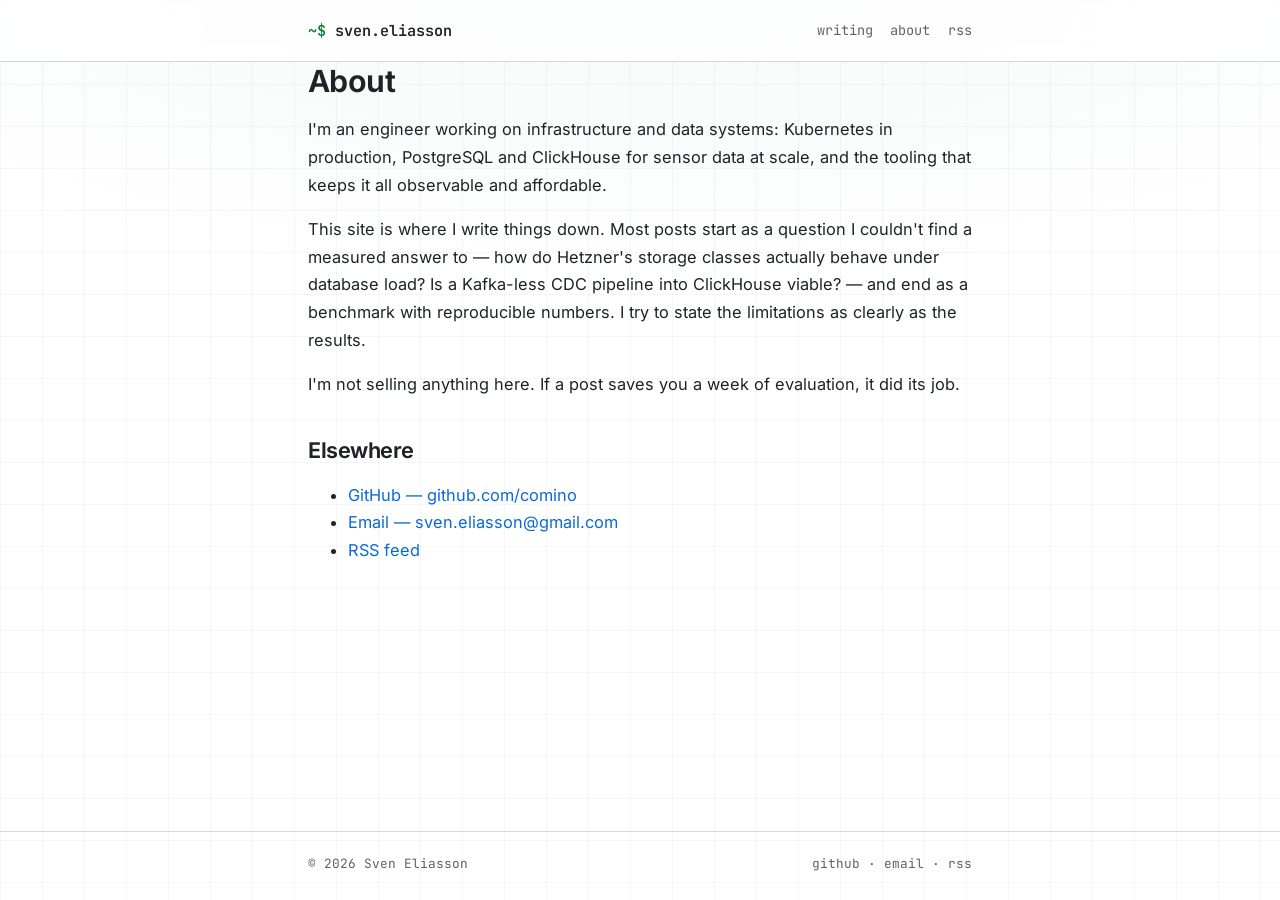
==== about/index.html @ 2ea23679 "deploy: comino/blog@9dd75c90c550a34ed1b2b03384d6d060899f4e2d" ====
<!DOCTYPE html><html lang="en"> <head><meta charset="utf-8"><meta name="viewport" content="width=device-width, initial-scale=1"><title>About — Sven Eliasson</title><meta name="description" content="Infrastructure and data engineer. Kubernetes, ClickHouse, PostgreSQL — and the benchmarks to back it up."><link rel="canonical" href="https://sveneliasson.de/about/"><link rel="icon" type="image/svg+xml" href="/favicon.svg"><meta property="og:title" content="About — Sven Eliasson"><meta property="og:description" content="Infrastructure and data engineer. Kubernetes, ClickHouse, PostgreSQL — and the benchmarks to back it up."><meta property="og:type" content="website"><meta property="og:url" content="https://sveneliasson.de/about/"><link rel="alternate" type="application/rss+xml" title="Sven Eliasson" href="/rss.xml"><link rel="sitemap" href="/sitemap-index.xml"><link rel="stylesheet" href="/_astro/_slug_.RFOjj78o.css"></head> <body> <header class="site"> <div class="wrap"> <a href="/" class="brand"><span class="prompt">~$</span> sven.eliasson</a> <nav> <a href="/">writing</a> <a href="/about/">about</a> <a href="/rss.xml">rss</a> </nav> </div> </header> <main class="wrap">  <h1>About</h1> <p>
I'm an engineer working on infrastructure and data systems: Kubernetes in
    production, PostgreSQL and ClickHouse for sensor data at scale, and the
    tooling that keeps it all observable and affordable.
</p> <p>
This site is where I write things down. Most posts start as a question I
    couldn't find a measured answer to — how do Hetzner's storage classes
    actually behave under database load? Is a Kafka-less CDC pipeline into
    ClickHouse viable? — and end as a benchmark with reproducible numbers.
    I try to state the limitations as clearly as the results.
</p> <p>
I'm not selling anything here. If a post saves you a week of evaluation,
    it did its job.
</p> <h2>Elsewhere</h2> <ul> <li><a href="https://github.com/comino">GitHub — github.com/comino</a></li> <li><a href="mailto:sven.eliasson@gmail.com">Email — sven.eliasson@gmail.com</a></li> <li><a href="/rss.xml">RSS feed</a></li> </ul>  </main> <footer class="site"> <div class="wrap"> <span>© 2026 Sven Eliasson</span> <span> <a href="https://github.com/comino">github</a> ·
<a href="mailto:sven.eliasson@gmail.com">email</a> ·
<a href="/rss.xml">rss</a> </span> </div> </footer> </body></html>
---- _astro/_slug_.RFOjj78o.css ----
@font-face{font-family:Inter Variable;font-style:normal;font-display:swap;font-weight:100 900;src:url(/_astro/inter-cyrillic-ext-wght-normal.BOeWTOD4.woff2) format("woff2-variations");unicode-range:U+0460-052F,U+1C80-1C8A,U+20B4,U+2DE0-2DFF,U+A640-A69F,U+FE2E-FE2F}@font-face{font-family:Inter Variable;font-style:normal;font-display:swap;font-weight:100 900;src:url(/_astro/inter-cyrillic-wght-normal.DqGufNeO.woff2) format("woff2-variations");unicode-range:U+0301,U+0400-045F,U+0490-0491,U+04B0-04B1,U+2116}@font-face{font-family:Inter Variable;font-style:normal;font-display:swap;font-weight:100 900;src:url(/_astro/inter-greek-ext-wght-normal.DlzME5K_.woff2) format("woff2-variations");unicode-range:U+1F00-1FFF}@font-face{font-family:Inter Variable;font-style:normal;font-display:swap;font-weight:100 900;src:url(/_astro/inter-greek-wght-normal.CkhJZR-_.woff2) format("woff2-variations");unicode-range:U+0370-0377,U+037A-037F,U+0384-038A,U+038C,U+038E-03A1,U+03A3-03FF}@font-face{font-family:Inter Variable;font-style:normal;font-display:swap;font-weight:100 900;src:url(/_astro/inter-vietnamese-wght-normal.CBcvBZtf.woff2) format("woff2-variations");unicode-range:U+0102-0103,U+0110-0111,U+0128-0129,U+0168-0169,U+01A0-01A1,U+01AF-01B0,U+0300-0301,U+0303-0304,U+0308-0309,U+0323,U+0329,U+1EA0-1EF9,U+20AB}@font-face{font-family:Inter Variable;font-style:normal;font-display:swap;font-weight:100 900;src:url(/_astro/inter-latin-ext-wght-normal.DO1Apj_S.woff2) format("woff2-variations");unicode-range:U+0100-02BA,U+02BD-02C5,U+02C7-02CC,U+02CE-02D7,U+02DD-02FF,U+0304,U+0308,U+0329,U+1D00-1DBF,U+1E00-1E9F,U+1EF2-1EFF,U+2020,U+20A0-20AB,U+20AD-20C0,U+2113,U+2C60-2C7F,U+A720-A7FF}@font-face{font-family:Inter Variable;font-style:normal;font-display:swap;font-weight:100 900;src:url(/_astro/inter-latin-wght-normal.Dx4kXJAl.woff2) format("woff2-variations");unicode-range:U+0000-00FF,U+0131,U+0152-0153,U+02BB-02BC,U+02C6,U+02DA,U+02DC,U+0304,U+0308,U+0329,U+2000-206F,U+20AC,U+2122,U+2191,U+2193,U+2212,U+2215,U+FEFF,U+FFFD}@font-face{font-family:JetBrains Mono Variable;font-style:normal;font-display:swap;font-weight:100 800;src:url([data-uri]) format("woff2-variations");unicode-range:U+0460-052F,U+1C80-1C8A,U+20B4,U+2DE0-2DFF,U+A640-A69F,U+FE2E-FE2F}@font-face{font-family:JetBrains Mono Variable;font-style:normal;font-display:swap;font-weight:100 800;src:url(/_astro/jetbrains-mono-cyrillic-wght-normal.D73BlboJ.woff2) format("woff2-variations");unicode-range:U+0301,U+0400-045F,U+0490-0491,U+04B0-04B1,U+2116}@font-face{font-family:JetBrains Mono Variable;font-style:normal;font-display:swap;font-weight:100 800;src:url(/_astro/jetbrains-mono-greek-wght-normal.Bw9x6K1M.woff2) format("woff2-variations");unicode-range:U+0370-0377,U+037A-037F,U+0384-038A,U+038C,U+038E-03A1,U+03A3-03FF}@font-face{font-family:JetBrains Mono Variable;font-style:normal;font-display:swap;font-weight:100 800;src:url(/_astro/jetbrains-mono-vietnamese-wght-normal.Bt-aOZkq.woff2) format("woff2-variations");unicode-range:U+0102-0103,U+0110-0111,U+0128-0129,U+0168-0169,U+01A0-01A1,U+01AF-01B0,U+0300-0301,U+0303-0304,U+0308-0309,U+0323,U+0329,U+1EA0-1EF9,U+20AB}@font-face{font-family:JetBrains Mono Variable;font-style:normal;font-display:swap;font-weight:100 800;src:url(/_astro/jetbrains-mono-latin-ext-wght-normal.DBQx-q_a.woff2) format("woff2-variations");unicode-range:U+0100-02BA,U+02BD-02C5,U+02C7-02CC,U+02CE-02D7,U+02DD-02FF,U+0304,U+0308,U+0329,U+1D00-1DBF,U+1E00-1E9F,U+1EF2-1EFF,U+2020,U+20A0-20AB,U+20AD-20C0,U+2113,U+2C60-2C7F,U+A720-A7FF}@font-face{font-family:JetBrains Mono Variable;font-style:normal;font-display:swap;font-weight:100 800;src:url(/_astro/jetbrains-mono-latin-wght-normal.B9CIFXIH.woff2) format("woff2-variations");unicode-range:U+0000-00FF,U+0131,U+0152-0153,U+02BB-02BC,U+02C6,U+02DA,U+02DC,U+0304,U+0308,U+0329,U+2000-206F,U+20AC,U+2122,U+2191,U+2193,U+2212,U+2215,U+FEFF,U+FFFD}:root{--bg: #0d1117;--bg-raise: #151b23;--fg: #e6e8eb;--muted: #8b949e;--accent: #4ade80;--accent-dim: #22c55e;--link: #7dd3fc;--border: #262d36;--code-bg: #161c24;--glow: rgba(74, 222, 128, .07);--grid-line: rgba(139, 148, 158, .07);--header-bg: rgba(13, 17, 23, .75);--mono: "JetBrains Mono Variable", ui-monospace, "Cascadia Code", Menlo, Consolas, monospace;--sans: "Inter Variable", -apple-system, BlinkMacSystemFont, "Segoe UI", Roboto, "Helvetica Neue", Arial, sans-serif}@media(prefers-color-scheme:light){:root{--bg: #ffffff;--bg-raise: #f6f8fa;--fg: #1f2328;--muted: #59636e;--accent: #15803d;--accent-dim: #166534;--link: #0969da;--border: #d1d9e0;--code-bg: #f6f8fa;--glow: rgba(21, 128, 61, .05);--grid-line: rgba(89, 99, 110, .06);--header-bg: rgba(255, 255, 255, .8)}}*{box-sizing:border-box}html{scroll-behavior:smooth}body{margin:0;background:var(--bg);background-image:radial-gradient(ellipse 80% 40% at 50% -8%,var(--glow),transparent),linear-gradient(var(--grid-line) 1px,transparent 1px),linear-gradient(90deg,var(--grid-line) 1px,transparent 1px);background-size:100% 100%,42px 42px,42px 42px;background-attachment:fixed;color:var(--fg);font-family:var(--sans);line-height:1.7;font-size:1.02rem;-webkit-font-smoothing:antialiased;min-height:100vh;display:flex;flex-direction:column}.wrap{max-width:44rem;width:100%;margin:0 auto;padding:0 1.25rem}::selection{background:var(--accent);color:var(--bg)}header.site{position:sticky;top:0;z-index:10;border-bottom:1px solid var(--border);background:var(--header-bg);backdrop-filter:blur(10px);-webkit-backdrop-filter:blur(10px)}header.site .wrap{display:flex;justify-content:space-between;align-items:center;padding-top:1.1rem;padding-bottom:1.1rem}.brand{font-family:var(--mono);font-weight:600;font-size:.95rem;color:var(--fg);text-decoration:none}.brand .prompt{color:var(--accent)}header.site nav{display:flex;gap:1.1rem}header.site nav a{font-family:var(--mono);font-size:.85rem;color:var(--muted);text-decoration:none}header.site nav a:hover{color:var(--accent)}main{padding:3rem 0 4rem;flex:1}a{color:var(--link);text-decoration:none}a:hover{text-decoration:underline;text-underline-offset:3px}article a{text-decoration:underline;text-decoration-color:var(--border);text-underline-offset:3px}article a:hover{text-decoration-color:var(--link)}h1,h2,h3,h4{line-height:1.25;letter-spacing:-.02em;font-weight:650}h1{font-size:1.9rem;margin:0 0 .5rem}h2{font-size:1.35rem;margin-top:2.4rem}h3{font-size:1.1rem}article h2{border-bottom:1px solid var(--border);padding-bottom:.4rem}img{max-width:100%;height:auto;border-radius:10px;border:1px solid var(--border)}pre{padding:1rem 1.1rem;border-radius:8px;overflow-x:auto;font-size:.84rem;line-height:1.55;border:1px solid var(--border)}code{font-family:var(--mono);font-size:.92em}:not(pre)>code{background:var(--code-bg);border:1px solid var(--border);padding:.08em .35em;border-radius:5px}table{border-collapse:collapse;display:block;overflow-x:auto;font-size:.88rem;margin:1.2rem 0}th,td{border:1px solid var(--border);padding:.45rem .75rem;text-align:left}th{background:var(--bg-raise);font-family:var(--mono);font-size:.8rem}tbody tr:nth-child(2n){background:var(--bg-raise)}blockquote{margin:1.2rem 0;padding:.2rem 1.1rem;border-left:3px solid var(--accent);background:var(--bg-raise);border-radius:0 8px 8px 0;color:var(--muted)}hr{border:0;border-top:1px solid var(--border);margin:2.5rem 0}.meta,.chip{font-family:var(--mono)}.meta{color:var(--muted);font-size:.83rem}.chips{display:flex;flex-wrap:wrap;gap:.45rem;padding:0;margin:.8rem 0 0;list-style:none}.chip{font-size:.75rem;color:var(--accent);border:1px solid var(--border);background:var(--bg-raise);border-radius:999px;padding:.12rem .65rem}footer.site{border-top:1px solid var(--border)}footer.site .wrap{display:flex;flex-wrap:wrap;gap:.4rem 1.4rem;justify-content:space-between;padding-top:1.3rem;padding-bottom:1.6rem;color:var(--muted);font-family:var(--mono);font-size:.8rem}footer.site a{color:var(--muted)}footer.site a:hover{color:var(--accent)}
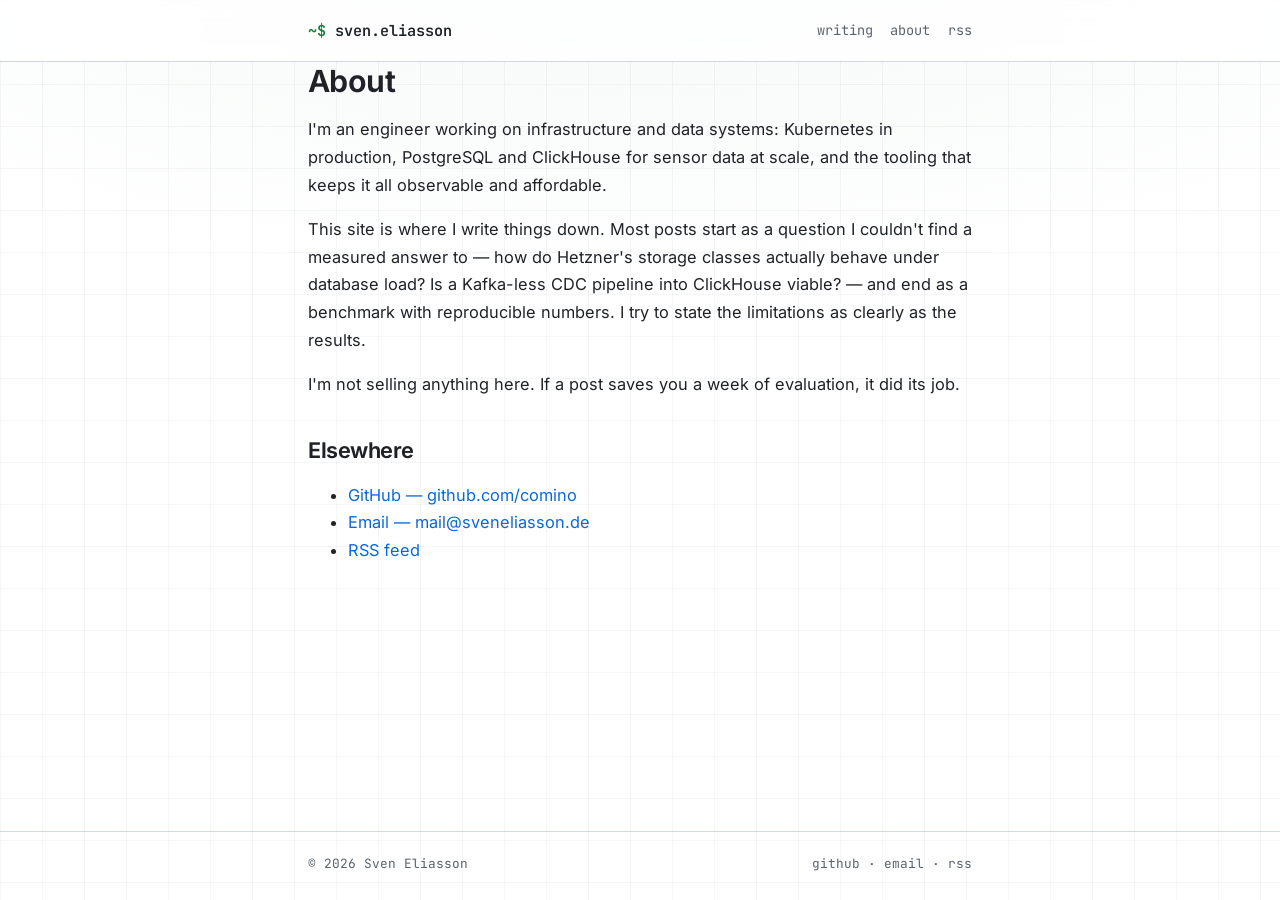
==== commit d31aac5e: "deploy: comino/blog@71c92e55ca5cdb4503754a995305baab094ac560" ====
--- a/about/index.html
+++ b/about/index.html
@@ -1,4 +1,4 @@
-<!DOCTYPE html><html lang="en"> <head><meta charset="utf-8"><meta name="viewport" content="width=device-width, initial-scale=1"><title>About — Sven Eliasson</title><meta name="description" content="Infrastructure and data engineer. Kubernetes, ClickHouse, PostgreSQL — and the benchmarks to back it up."><link rel="canonical" href="https://sveneliasson.de/about/"><link rel="icon" type="image/svg+xml" href="/favicon.svg"><meta property="og:title" content="About — Sven Eliasson"><meta property="og:description" content="Infrastructure and data engineer. Kubernetes, ClickHouse, PostgreSQL — and the benchmarks to back it up."><meta property="og:type" content="website"><meta property="og:url" content="https://sveneliasson.de/about/"><link rel="alternate" type="application/rss+xml" title="Sven Eliasson" href="/rss.xml"><link rel="sitemap" href="/sitemap-index.xml"><link rel="stylesheet" href="/_astro/_slug_.RFOjj78o.css"></head> <body> <header class="site"> <div class="wrap"> <a href="/" class="brand"><span class="prompt">~$</span> sven.eliasson</a> <nav> <a href="/">writing</a> <a href="/about/">about</a> <a href="/rss.xml">rss</a> </nav> </div> </header> <main class="wrap">  <h1>About</h1> <p>
+<!DOCTYPE html><html lang="en"> <head><meta charset="utf-8"><meta name="viewport" content="width=device-width, initial-scale=1"><title>About — Sven Eliasson</title><meta name="description" content="Infrastructure and data engineer. Kubernetes, ClickHouse, PostgreSQL — and the benchmarks to back it up."><link rel="canonical" href="https://sveneliasson.de/about/"><link rel="icon" type="image/svg+xml" href="/favicon.svg"><meta property="og:title" content="About — Sven Eliasson"><meta property="og:description" content="Infrastructure and data engineer. Kubernetes, ClickHouse, PostgreSQL — and the benchmarks to back it up."><meta property="og:type" content="website"><meta property="og:url" content="https://sveneliasson.de/about/"><meta name="twitter:card" content="summary"><link rel="alternate" type="application/rss+xml" title="Sven Eliasson" href="/rss.xml"><link rel="sitemap" href="/sitemap-index.xml"><link rel="stylesheet" href="/_astro/_slug_.RFOjj78o.css"></head> <body> <header class="site"> <div class="wrap"> <a href="/" class="brand"><span class="prompt">~$</span> sven.eliasson</a> <nav> <a href="/">writing</a> <a href="/about/">about</a> <a href="/rss.xml">rss</a> </nav> </div> </header> <main class="wrap">  <h1>About</h1> <p>
 I'm an engineer working on infrastructure and data systems: Kubernetes in
     production, PostgreSQL and ClickHouse for sensor data at scale, and the
     tooling that keeps it all observable and affordable.
@@ -11,6 +11,6 @@
 </p> <p>
 I'm not selling anything here. If a post saves you a week of evaluation,
     it did its job.
-</p> <h2>Elsewhere</h2> <ul> <li><a href="https://github.com/comino">GitHub — github.com/comino</a></li> <li><a href="mailto:sven.eliasson@gmail.com">Email — sven.eliasson@gmail.com</a></li> <li><a href="/rss.xml">RSS feed</a></li> </ul>  </main> <footer class="site"> <div class="wrap"> <span>© 2026 Sven Eliasson</span> <span> <a href="https://github.com/comino">github</a> ·
-<a href="mailto:sven.eliasson@gmail.com">email</a> ·
+</p> <h2>Elsewhere</h2> <ul> <li><a href="https://github.com/comino">GitHub — github.com/comino</a></li> <li><a href="mailto:mail@sveneliasson.de">Email — mail@sveneliasson.de</a></li> <li><a href="/rss.xml">RSS feed</a></li> </ul>  </main> <footer class="site"> <div class="wrap"> <span>© 2026 Sven Eliasson</span> <span> <a href="https://github.com/comino">github</a> ·
+<a href="mailto:mail@sveneliasson.de">email</a> ·
 <a href="/rss.xml">rss</a> </span> </div> </footer> </body></html>
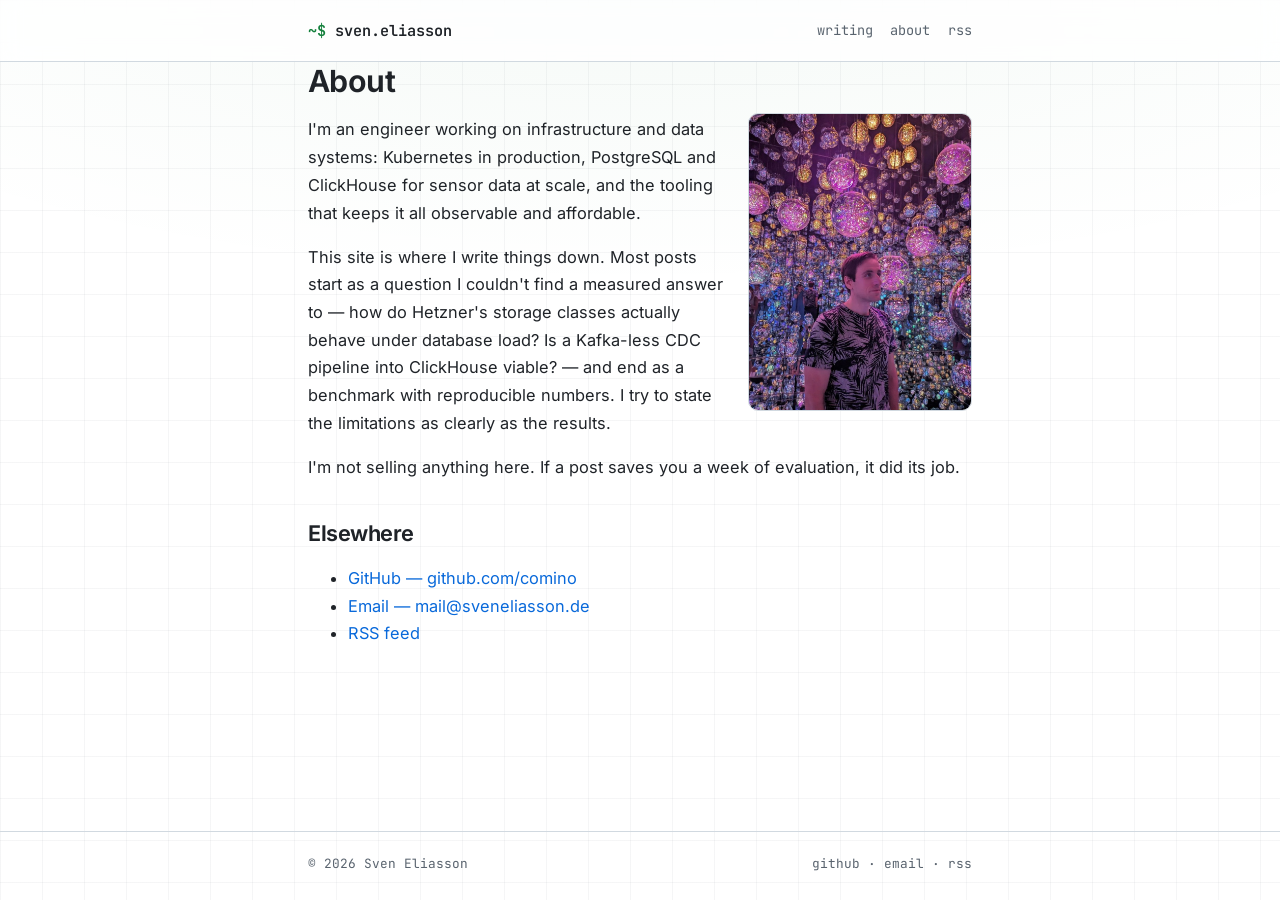
==== commit 95073d24: "deploy: comino/blog@73395074e2f7a2b79fef25394822421606cdb314" ====
--- a/about/index.html
+++ b/about/index.html
@@ -1,16 +1,18 @@
-<!DOCTYPE html><html lang="en"> <head><meta charset="utf-8"><meta name="viewport" content="width=device-width, initial-scale=1"><title>About — Sven Eliasson</title><meta name="description" content="Infrastructure and data engineer. Kubernetes, ClickHouse, PostgreSQL — and the benchmarks to back it up."><link rel="canonical" href="https://sveneliasson.de/about/"><link rel="icon" type="image/svg+xml" href="/favicon.svg"><meta property="og:title" content="About — Sven Eliasson"><meta property="og:description" content="Infrastructure and data engineer. Kubernetes, ClickHouse, PostgreSQL — and the benchmarks to back it up."><meta property="og:type" content="website"><meta property="og:url" content="https://sveneliasson.de/about/"><meta name="twitter:card" content="summary"><link rel="alternate" type="application/rss+xml" title="Sven Eliasson" href="/rss.xml"><link rel="sitemap" href="/sitemap-index.xml"><link rel="stylesheet" href="/_astro/_slug_.RFOjj78o.css"></head> <body> <header class="site"> <div class="wrap"> <a href="/" class="brand"><span class="prompt">~$</span> sven.eliasson</a> <nav> <a href="/">writing</a> <a href="/about/">about</a> <a href="/rss.xml">rss</a> </nav> </div> </header> <main class="wrap">  <h1>About</h1> <p>
+<!DOCTYPE html><html lang="en"> <head><meta charset="utf-8"><meta name="viewport" content="width=device-width, initial-scale=1"><title>About — Sven Eliasson</title><meta name="description" content="Infrastructure and data engineer. Kubernetes, ClickHouse, PostgreSQL — and the benchmarks to back it up."><link rel="canonical" href="https://sveneliasson.de/about/"><link rel="icon" type="image/svg+xml" href="/favicon.svg"><meta property="og:title" content="About — Sven Eliasson"><meta property="og:description" content="Infrastructure and data engineer. Kubernetes, ClickHouse, PostgreSQL — and the benchmarks to back it up."><meta property="og:type" content="website"><meta property="og:url" content="https://sveneliasson.de/about/"><meta name="twitter:card" content="summary"><link rel="alternate" type="application/rss+xml" title="Sven Eliasson" href="/rss.xml"><link rel="sitemap" href="/sitemap-index.xml"><link rel="stylesheet" href="/_astro/_slug_.RFOjj78o.css">
+<style>.portrait[data-astro-cid-kh7btl4r]{float:right;width:min(14rem,45%);aspect-ratio:3 / 4;object-fit:cover;margin:.3rem 0 1rem 1.4rem}@media(max-width:34rem){.portrait[data-astro-cid-kh7btl4r]{float:none;width:100%;aspect-ratio:4 / 3;margin:0 0 1.2rem}}
+</style></head> <body> <header class="site"> <div class="wrap"> <a href="/" class="brand"><span class="prompt">~$</span> sven.eliasson</a> <nav> <a href="/">writing</a> <a href="/about/">about</a> <a href="/rss.xml">rss</a> </nav> </div> </header> <main class="wrap">  <h1 data-astro-cid-kh7btl4r>About</h1> <img class="portrait" src="/images/sven.jpg" alt="Sven Eliasson, standing in a room full of mirrored light spheres" width="880" height="1168" data-astro-cid-kh7btl4r> <p data-astro-cid-kh7btl4r>
 I'm an engineer working on infrastructure and data systems: Kubernetes in
     production, PostgreSQL and ClickHouse for sensor data at scale, and the
     tooling that keeps it all observable and affordable.
-</p> <p>
+</p> <p data-astro-cid-kh7btl4r>
 This site is where I write things down. Most posts start as a question I
     couldn't find a measured answer to — how do Hetzner's storage classes
     actually behave under database load? Is a Kafka-less CDC pipeline into
     ClickHouse viable? — and end as a benchmark with reproducible numbers.
     I try to state the limitations as clearly as the results.
-</p> <p>
+</p> <p data-astro-cid-kh7btl4r>
 I'm not selling anything here. If a post saves you a week of evaluation,
     it did its job.
-</p> <h2>Elsewhere</h2> <ul> <li><a href="https://github.com/comino">GitHub — github.com/comino</a></li> <li><a href="mailto:mail@sveneliasson.de">Email — mail@sveneliasson.de</a></li> <li><a href="/rss.xml">RSS feed</a></li> </ul>  </main> <footer class="site"> <div class="wrap"> <span>© 2026 Sven Eliasson</span> <span> <a href="https://github.com/comino">github</a> ·
+</p> <h2 data-astro-cid-kh7btl4r>Elsewhere</h2> <ul data-astro-cid-kh7btl4r> <li data-astro-cid-kh7btl4r><a href="https://github.com/comino" data-astro-cid-kh7btl4r>GitHub — github.com/comino</a></li> <li data-astro-cid-kh7btl4r><a href="mailto:mail@sveneliasson.de" data-astro-cid-kh7btl4r>Email — mail@sveneliasson.de</a></li> <li data-astro-cid-kh7btl4r><a href="/rss.xml" data-astro-cid-kh7btl4r>RSS feed</a></li> </ul>   </main> <footer class="site"> <div class="wrap"> <span>© 2026 Sven Eliasson</span> <span> <a href="https://github.com/comino">github</a> ·
 <a href="mailto:mail@sveneliasson.de">email</a> ·
 <a href="/rss.xml">rss</a> </span> </div> </footer> </body></html>
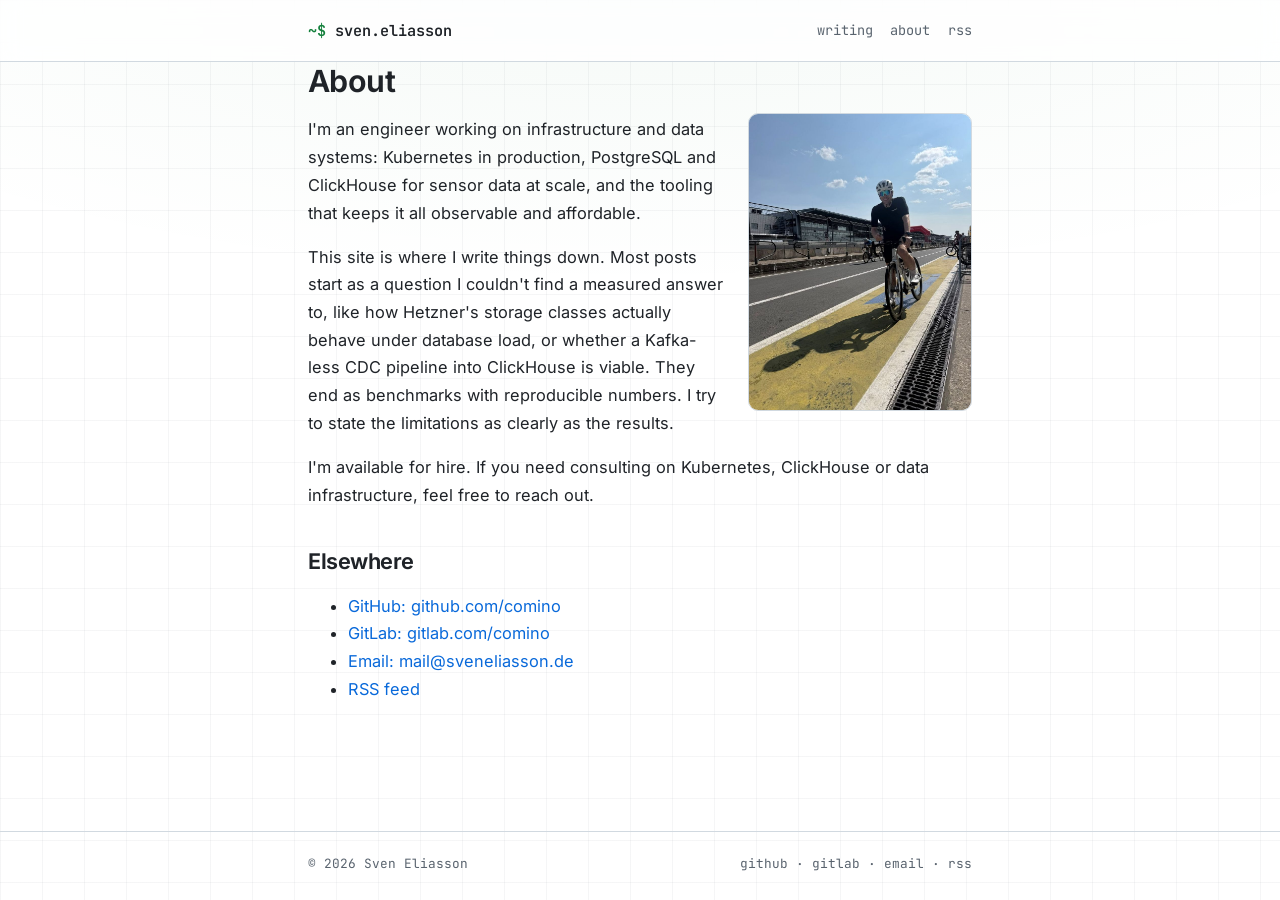
==== commit 0f3e9e0e: "deploy: comino/blog@41720a85863d4f194d5ad9db377634c70859f825" ====
--- a/about/index.html
+++ b/about/index.html
@@ -1,18 +1,19 @@
-<!DOCTYPE html><html lang="en"> <head><meta charset="utf-8"><meta name="viewport" content="width=device-width, initial-scale=1"><title>About — Sven Eliasson</title><meta name="description" content="Infrastructure and data engineer. Kubernetes, ClickHouse, PostgreSQL — and the benchmarks to back it up."><link rel="canonical" href="https://sveneliasson.de/about/"><link rel="icon" type="image/svg+xml" href="/favicon.svg"><meta property="og:title" content="About — Sven Eliasson"><meta property="og:description" content="Infrastructure and data engineer. Kubernetes, ClickHouse, PostgreSQL — and the benchmarks to back it up."><meta property="og:type" content="website"><meta property="og:url" content="https://sveneliasson.de/about/"><meta name="twitter:card" content="summary"><link rel="alternate" type="application/rss+xml" title="Sven Eliasson" href="/rss.xml"><link rel="sitemap" href="/sitemap-index.xml"><link rel="stylesheet" href="/_astro/_slug_.RFOjj78o.css">
+<!DOCTYPE html><html lang="en"> <head><meta charset="utf-8"><meta name="viewport" content="width=device-width, initial-scale=1"><title>About · Sven Eliasson</title><meta name="description" content="Infrastructure and data engineer. Kubernetes, ClickHouse, PostgreSQL, and the benchmarks to back it up."><link rel="canonical" href="https://sveneliasson.de/about/"><link rel="icon" type="image/svg+xml" href="/favicon.svg"><meta property="og:title" content="About · Sven Eliasson"><meta property="og:description" content="Infrastructure and data engineer. Kubernetes, ClickHouse, PostgreSQL, and the benchmarks to back it up."><meta property="og:type" content="website"><meta property="og:url" content="https://sveneliasson.de/about/"><meta name="twitter:card" content="summary"><link rel="alternate" type="application/rss+xml" title="Sven Eliasson" href="/rss.xml"><link rel="sitemap" href="/sitemap-index.xml"><link rel="stylesheet" href="/_astro/_slug_.RFOjj78o.css">
 <style>.portrait[data-astro-cid-kh7btl4r]{float:right;width:min(14rem,45%);aspect-ratio:3 / 4;object-fit:cover;margin:.3rem 0 1rem 1.4rem}@media(max-width:34rem){.portrait[data-astro-cid-kh7btl4r]{float:none;width:100%;aspect-ratio:4 / 3;margin:0 0 1.2rem}}
-</style></head> <body> <header class="site"> <div class="wrap"> <a href="/" class="brand"><span class="prompt">~$</span> sven.eliasson</a> <nav> <a href="/">writing</a> <a href="/about/">about</a> <a href="/rss.xml">rss</a> </nav> </div> </header> <main class="wrap">  <h1 data-astro-cid-kh7btl4r>About</h1> <img class="portrait" src="/images/sven.jpg" alt="Sven Eliasson, standing in a room full of mirrored light spheres" width="880" height="1168" data-astro-cid-kh7btl4r> <p data-astro-cid-kh7btl4r>
+</style></head> <body> <header class="site"> <div class="wrap"> <a href="/" class="brand"><span class="prompt">~$</span> sven.eliasson</a> <nav> <a href="/">writing</a> <a href="/about/">about</a> <a href="/rss.xml">rss</a> </nav> </div> </header> <main class="wrap">  <h1 data-astro-cid-kh7btl4r>About</h1> <img class="portrait" src="/images/sven-track.jpg" alt="Sven Eliasson riding a road bike on a race track" width="880" height="1173" data-astro-cid-kh7btl4r> <p data-astro-cid-kh7btl4r>
 I'm an engineer working on infrastructure and data systems: Kubernetes in
     production, PostgreSQL and ClickHouse for sensor data at scale, and the
     tooling that keeps it all observable and affordable.
 </p> <p data-astro-cid-kh7btl4r>
 This site is where I write things down. Most posts start as a question I
-    couldn't find a measured answer to — how do Hetzner's storage classes
-    actually behave under database load? Is a Kafka-less CDC pipeline into
-    ClickHouse viable? — and end as a benchmark with reproducible numbers.
-    I try to state the limitations as clearly as the results.
+    couldn't find a measured answer to, like how Hetzner's storage classes
+    actually behave under database load, or whether a Kafka-less CDC pipeline
+    into ClickHouse is viable. They end as benchmarks with reproducible
+    numbers. I try to state the limitations as clearly as the results.
 </p> <p data-astro-cid-kh7btl4r>
-I'm not selling anything here. If a post saves you a week of evaluation,
-    it did its job.
-</p> <h2 data-astro-cid-kh7btl4r>Elsewhere</h2> <ul data-astro-cid-kh7btl4r> <li data-astro-cid-kh7btl4r><a href="https://github.com/comino" data-astro-cid-kh7btl4r>GitHub — github.com/comino</a></li> <li data-astro-cid-kh7btl4r><a href="mailto:mail@sveneliasson.de" data-astro-cid-kh7btl4r>Email — mail@sveneliasson.de</a></li> <li data-astro-cid-kh7btl4r><a href="/rss.xml" data-astro-cid-kh7btl4r>RSS feed</a></li> </ul>   </main> <footer class="site"> <div class="wrap"> <span>© 2026 Sven Eliasson</span> <span> <a href="https://github.com/comino">github</a> ·
+I'm available for hire. If you need consulting on Kubernetes, ClickHouse
+    or data infrastructure, feel free to reach out.
+</p> <h2 data-astro-cid-kh7btl4r>Elsewhere</h2> <ul data-astro-cid-kh7btl4r> <li data-astro-cid-kh7btl4r><a href="https://github.com/comino" data-astro-cid-kh7btl4r>GitHub: github.com/comino</a></li> <li data-astro-cid-kh7btl4r><a href="https://gitlab.com/comino" data-astro-cid-kh7btl4r>GitLab: gitlab.com/comino</a></li> <li data-astro-cid-kh7btl4r><a href="mailto:mail@sveneliasson.de" data-astro-cid-kh7btl4r>Email: mail@sveneliasson.de</a></li> <li data-astro-cid-kh7btl4r><a href="/rss.xml" data-astro-cid-kh7btl4r>RSS feed</a></li> </ul>   </main> <footer class="site"> <div class="wrap"> <span>© 2026 Sven Eliasson</span> <span> <a href="https://github.com/comino">github</a> ·
+<a href="https://gitlab.com/comino">gitlab</a> ·
 <a href="mailto:mail@sveneliasson.de">email</a> ·
 <a href="/rss.xml">rss</a> </span> </div> </footer> </body></html>
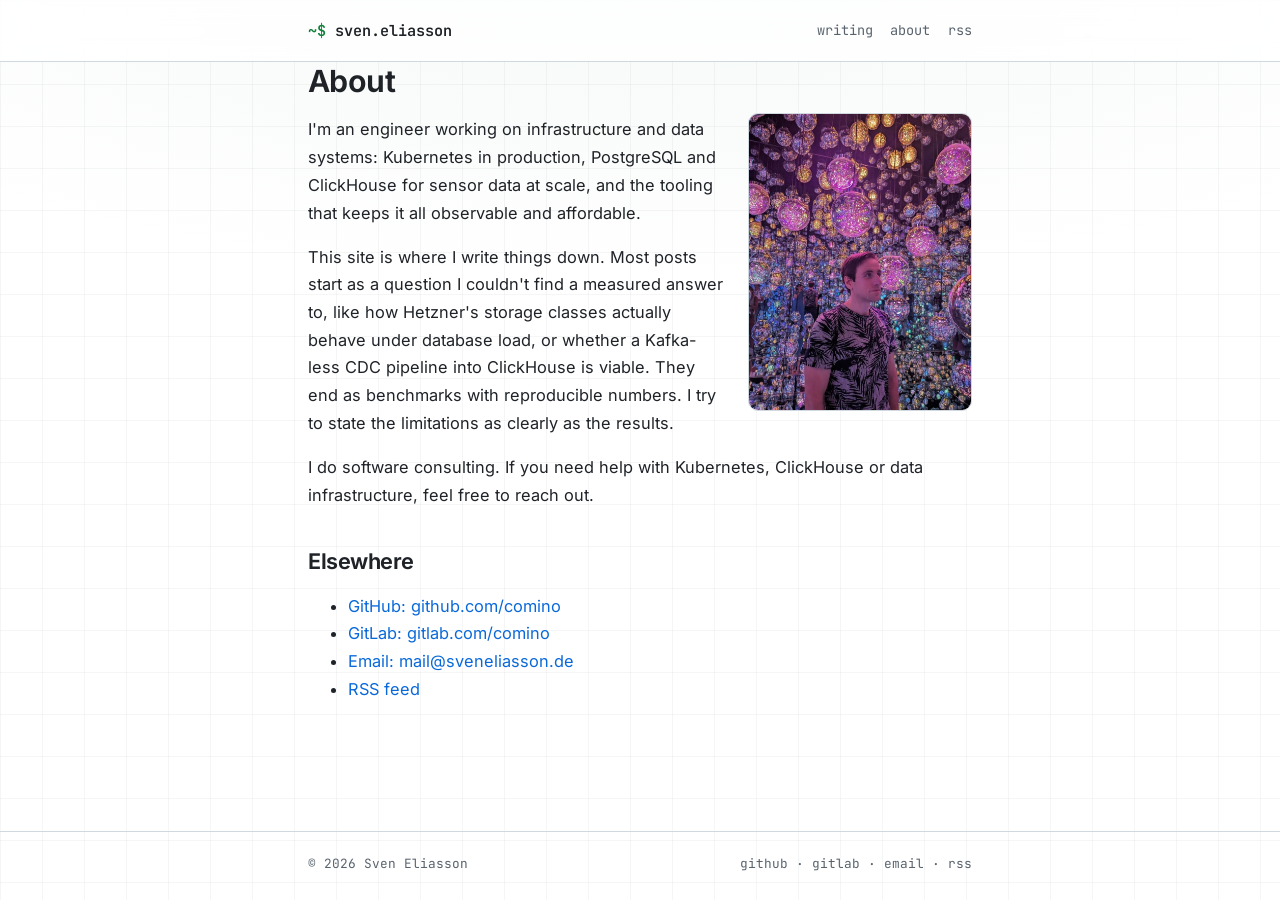
==== commit 2451fdde: "deploy: comino/blog@5c7af8487359a0abf0234ddbcd6deae490125b8d" ====
--- a/about/index.html
+++ b/about/index.html
@@ -1,6 +1,6 @@
 <!DOCTYPE html><html lang="en"> <head><meta charset="utf-8"><meta name="viewport" content="width=device-width, initial-scale=1"><title>About · Sven Eliasson</title><meta name="description" content="Infrastructure and data engineer. Kubernetes, ClickHouse, PostgreSQL, and the benchmarks to back it up."><link rel="canonical" href="https://sveneliasson.de/about/"><link rel="icon" type="image/svg+xml" href="/favicon.svg"><meta property="og:title" content="About · Sven Eliasson"><meta property="og:description" content="Infrastructure and data engineer. Kubernetes, ClickHouse, PostgreSQL, and the benchmarks to back it up."><meta property="og:type" content="website"><meta property="og:url" content="https://sveneliasson.de/about/"><meta name="twitter:card" content="summary"><link rel="alternate" type="application/rss+xml" title="Sven Eliasson" href="/rss.xml"><link rel="sitemap" href="/sitemap-index.xml"><link rel="stylesheet" href="/_astro/_slug_.RFOjj78o.css">
 <style>.portrait[data-astro-cid-kh7btl4r]{float:right;width:min(14rem,45%);aspect-ratio:3 / 4;object-fit:cover;margin:.3rem 0 1rem 1.4rem}@media(max-width:34rem){.portrait[data-astro-cid-kh7btl4r]{float:none;width:100%;aspect-ratio:4 / 3;margin:0 0 1.2rem}}
-</style></head> <body> <header class="site"> <div class="wrap"> <a href="/" class="brand"><span class="prompt">~$</span> sven.eliasson</a> <nav> <a href="/">writing</a> <a href="/about/">about</a> <a href="/rss.xml">rss</a> </nav> </div> </header> <main class="wrap">  <h1 data-astro-cid-kh7btl4r>About</h1> <img class="portrait" src="/images/sven-track.jpg" alt="Sven Eliasson riding a road bike on a race track" width="880" height="1173" data-astro-cid-kh7btl4r> <p data-astro-cid-kh7btl4r>
+</style></head> <body> <header class="site"> <div class="wrap"> <a href="/" class="brand"><span class="prompt">~$</span> sven.eliasson</a> <nav> <a href="/">writing</a> <a href="/about/">about</a> <a href="/rss.xml">rss</a> </nav> </div> </header> <main class="wrap">  <h1 data-astro-cid-kh7btl4r>About</h1> <img class="portrait" src="/images/sven.jpg" alt="Sven Eliasson, standing in a room full of mirrored light spheres" width="880" height="1168" data-astro-cid-kh7btl4r> <p data-astro-cid-kh7btl4r>
 I'm an engineer working on infrastructure and data systems: Kubernetes in
     production, PostgreSQL and ClickHouse for sensor data at scale, and the
     tooling that keeps it all observable and affordable.
@@ -11,7 +11,7 @@
     into ClickHouse is viable. They end as benchmarks with reproducible
     numbers. I try to state the limitations as clearly as the results.
 </p> <p data-astro-cid-kh7btl4r>
-I'm available for hire. If you need consulting on Kubernetes, ClickHouse
+I do software consulting. If you need help with Kubernetes, ClickHouse
     or data infrastructure, feel free to reach out.
 </p> <h2 data-astro-cid-kh7btl4r>Elsewhere</h2> <ul data-astro-cid-kh7btl4r> <li data-astro-cid-kh7btl4r><a href="https://github.com/comino" data-astro-cid-kh7btl4r>GitHub: github.com/comino</a></li> <li data-astro-cid-kh7btl4r><a href="https://gitlab.com/comino" data-astro-cid-kh7btl4r>GitLab: gitlab.com/comino</a></li> <li data-astro-cid-kh7btl4r><a href="mailto:mail@sveneliasson.de" data-astro-cid-kh7btl4r>Email: mail@sveneliasson.de</a></li> <li data-astro-cid-kh7btl4r><a href="/rss.xml" data-astro-cid-kh7btl4r>RSS feed</a></li> </ul>   </main> <footer class="site"> <div class="wrap"> <span>© 2026 Sven Eliasson</span> <span> <a href="https://github.com/comino">github</a> ·
 <a href="https://gitlab.com/comino">gitlab</a> ·
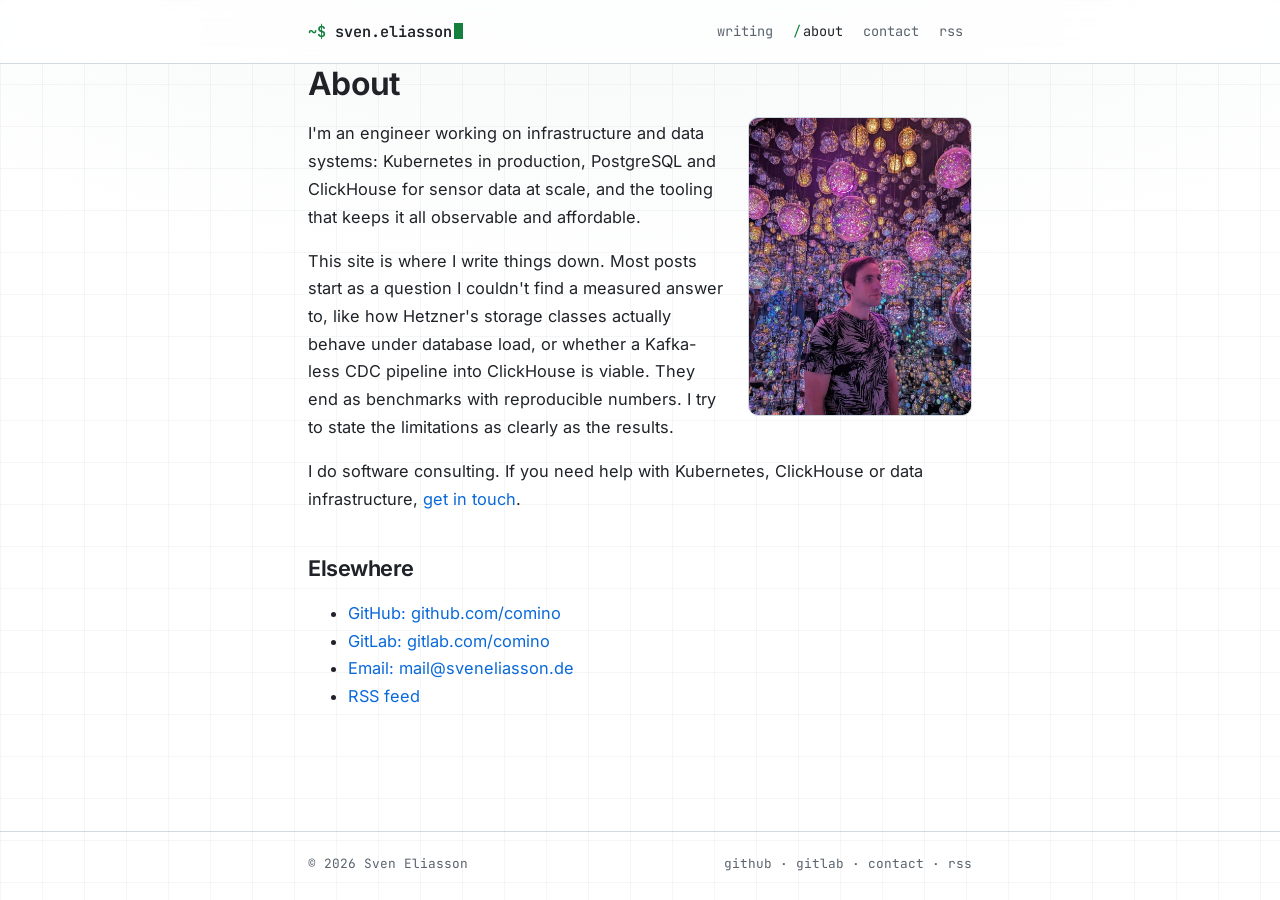
==== commit 0d19fafe: "deploy: comino/blog@d4104d7c3b645026fb70f253ba07bac2f8d1443b" ====
--- a/about/index.html
+++ b/about/index.html
@@ -1,6 +1,6 @@
-<!DOCTYPE html><html lang="en"> <head><meta charset="utf-8"><meta name="viewport" content="width=device-width, initial-scale=1"><title>About · Sven Eliasson</title><meta name="description" content="Infrastructure and data engineer. Kubernetes, ClickHouse, PostgreSQL, and the benchmarks to back it up."><link rel="canonical" href="https://sveneliasson.de/about/"><link rel="icon" type="image/svg+xml" href="/favicon.svg"><meta property="og:title" content="About · Sven Eliasson"><meta property="og:description" content="Infrastructure and data engineer. Kubernetes, ClickHouse, PostgreSQL, and the benchmarks to back it up."><meta property="og:type" content="website"><meta property="og:url" content="https://sveneliasson.de/about/"><meta name="twitter:card" content="summary"><link rel="alternate" type="application/rss+xml" title="Sven Eliasson" href="/rss.xml"><link rel="sitemap" href="/sitemap-index.xml"><link rel="stylesheet" href="/_astro/_slug_.RFOjj78o.css">
+<!DOCTYPE html><html lang="en"> <head><meta charset="utf-8"><meta name="viewport" content="width=device-width, initial-scale=1"><title>About · Sven Eliasson</title><meta name="description" content="Infrastructure and data engineer. Kubernetes, ClickHouse, PostgreSQL, and the benchmarks to back it up."><link rel="canonical" href="https://sveneliasson.de/about/"><link rel="icon" type="image/svg+xml" href="/favicon.svg"><meta name="color-scheme" content="dark light"><meta property="og:title" content="About · Sven Eliasson"><meta property="og:site_name" content="Sven Eliasson"><meta property="og:description" content="Infrastructure and data engineer. Kubernetes, ClickHouse, PostgreSQL, and the benchmarks to back it up."><meta property="og:type" content="website"><meta property="og:url" content="https://sveneliasson.de/about/"><meta name="twitter:card" content="summary"><link rel="alternate" type="application/rss+xml" title="Sven Eliasson" href="/rss.xml"><link rel="sitemap" href="/sitemap-index.xml"><link rel="stylesheet" href="/_astro/_slug_.BN0oVJjn.css">
 <style>.portrait[data-astro-cid-kh7btl4r]{float:right;width:min(14rem,45%);aspect-ratio:3 / 4;object-fit:cover;margin:.3rem 0 1rem 1.4rem}@media(max-width:34rem){.portrait[data-astro-cid-kh7btl4r]{float:none;width:100%;aspect-ratio:4 / 3;margin:0 0 1.2rem}}
-</style></head> <body> <header class="site"> <div class="wrap"> <a href="/" class="brand"><span class="prompt">~$</span> sven.eliasson</a> <nav> <a href="/">writing</a> <a href="/about/">about</a> <a href="/rss.xml">rss</a> </nav> </div> </header> <main class="wrap">  <h1 data-astro-cid-kh7btl4r>About</h1> <img class="portrait" src="/images/sven.jpg" alt="Sven Eliasson, standing in a room full of mirrored light spheres" width="880" height="1168" data-astro-cid-kh7btl4r> <p data-astro-cid-kh7btl4r>
+</style></head> <body> <header class="site"> <div class="wrap"> <a href="/" class="brand"><span class="prompt">~$</span> sven.eliasson<span class="cursor" aria-hidden="true"></span></a> <nav aria-label="Main"> <a href="/">writing</a><a href="/about/" aria-current="page">about</a><a href="/contact/">contact</a><a href="/rss.xml" data-secondary="true">rss</a> </nav> </div> </header> <main class="wrap">  <h1 data-astro-cid-kh7btl4r>About</h1> <img class="portrait" src="/images/sven.jpg" alt="Sven Eliasson, standing in a room full of mirrored light spheres" width="880" height="1168" data-astro-cid-kh7btl4r> <p data-astro-cid-kh7btl4r>
 I'm an engineer working on infrastructure and data systems: Kubernetes in
     production, PostgreSQL and ClickHouse for sensor data at scale, and the
     tooling that keeps it all observable and affordable.
@@ -12,8 +12,8 @@
     numbers. I try to state the limitations as clearly as the results.
 </p> <p data-astro-cid-kh7btl4r>
 I do software consulting. If you need help with Kubernetes, ClickHouse
-    or data infrastructure, feel free to reach out.
+    or data infrastructure, <a href="/contact/" data-astro-cid-kh7btl4r>get in touch</a>.
 </p> <h2 data-astro-cid-kh7btl4r>Elsewhere</h2> <ul data-astro-cid-kh7btl4r> <li data-astro-cid-kh7btl4r><a href="https://github.com/comino" data-astro-cid-kh7btl4r>GitHub: github.com/comino</a></li> <li data-astro-cid-kh7btl4r><a href="https://gitlab.com/comino" data-astro-cid-kh7btl4r>GitLab: gitlab.com/comino</a></li> <li data-astro-cid-kh7btl4r><a href="mailto:mail@sveneliasson.de" data-astro-cid-kh7btl4r>Email: mail@sveneliasson.de</a></li> <li data-astro-cid-kh7btl4r><a href="/rss.xml" data-astro-cid-kh7btl4r>RSS feed</a></li> </ul>   </main> <footer class="site"> <div class="wrap"> <span>© 2026 Sven Eliasson</span> <span> <a href="https://github.com/comino">github</a> ·
 <a href="https://gitlab.com/comino">gitlab</a> ·
-<a href="mailto:mail@sveneliasson.de">email</a> ·
-<a href="/rss.xml">rss</a> </span> </div> </footer> </body></html>+<a href="/contact/">contact</a> ·
+<a href="/rss.xml">rss</a> </span> </div> </footer> <script type="module">if(navigator.clipboard)for(const e of document.querySelectorAll("article pre")){const t=document.createElement("button");t.type="button",t.className="copy-btn",t.textContent="copy",t.setAttribute("aria-label","Copy code to clipboard"),t.addEventListener("click",async()=>{const o=e.querySelector("code")?.innerText??e.innerText;try{await navigator.clipboard.writeText(o.replace(/\n$/,"")),t.textContent="copied",t.classList.add("done"),setTimeout(()=>{t.textContent="copy",t.classList.remove("done")},1600)}catch{t.textContent="failed"}}),e.appendChild(t)}</script> </body> </html>
--- a/_astro/_slug_.BN0oVJjn.css
+++ b/_astro/_slug_.BN0oVJjn.css
@@ -0,0 +1 @@
+@font-face{font-family:Inter Variable;font-style:normal;font-display:swap;font-weight:100 900;src:url(/_astro/inter-cyrillic-ext-wght-normal.BOeWTOD4.woff2) format("woff2-variations");unicode-range:U+0460-052F,U+1C80-1C8A,U+20B4,U+2DE0-2DFF,U+A640-A69F,U+FE2E-FE2F}@font-face{font-family:Inter Variable;font-style:normal;font-display:swap;font-weight:100 900;src:url(/_astro/inter-cyrillic-wght-normal.DqGufNeO.woff2) format("woff2-variations");unicode-range:U+0301,U+0400-045F,U+0490-0491,U+04B0-04B1,U+2116}@font-face{font-family:Inter Variable;font-style:normal;font-display:swap;font-weight:100 900;src:url(/_astro/inter-greek-ext-wght-normal.DlzME5K_.woff2) format("woff2-variations");unicode-range:U+1F00-1FFF}@font-face{font-family:Inter Variable;font-style:normal;font-display:swap;font-weight:100 900;src:url(/_astro/inter-greek-wght-normal.CkhJZR-_.woff2) format("woff2-variations");unicode-range:U+0370-0377,U+037A-037F,U+0384-038A,U+038C,U+038E-03A1,U+03A3-03FF}@font-face{font-family:Inter Variable;font-style:normal;font-display:swap;font-weight:100 900;src:url(/_astro/inter-vietnamese-wght-normal.CBcvBZtf.woff2) format("woff2-variations");unicode-range:U+0102-0103,U+0110-0111,U+0128-0129,U+0168-0169,U+01A0-01A1,U+01AF-01B0,U+0300-0301,U+0303-0304,U+0308-0309,U+0323,U+0329,U+1EA0-1EF9,U+20AB}@font-face{font-family:Inter Variable;font-style:normal;font-display:swap;font-weight:100 900;src:url(/_astro/inter-latin-ext-wght-normal.DO1Apj_S.woff2) format("woff2-variations");unicode-range:U+0100-02BA,U+02BD-02C5,U+02C7-02CC,U+02CE-02D7,U+02DD-02FF,U+0304,U+0308,U+0329,U+1D00-1DBF,U+1E00-1E9F,U+1EF2-1EFF,U+2020,U+20A0-20AB,U+20AD-20C0,U+2113,U+2C60-2C7F,U+A720-A7FF}@font-face{font-family:Inter Variable;font-style:normal;font-display:swap;font-weight:100 900;src:url(/_astro/inter-latin-wght-normal.Dx4kXJAl.woff2) format("woff2-variations");unicode-range:U+0000-00FF,U+0131,U+0152-0153,U+02BB-02BC,U+02C6,U+02DA,U+02DC,U+0304,U+0308,U+0329,U+2000-206F,U+20AC,U+2122,U+2191,U+2193,U+2212,U+2215,U+FEFF,U+FFFD}@font-face{font-family:JetBrains Mono Variable;font-style:normal;font-display:swap;font-weight:100 800;src:url([data-uri]) format("woff2-variations");unicode-range:U+0460-052F,U+1C80-1C8A,U+20B4,U+2DE0-2DFF,U+A640-A69F,U+FE2E-FE2F}@font-face{font-family:JetBrains Mono Variable;font-style:normal;font-display:swap;font-weight:100 800;src:url(/_astro/jetbrains-mono-cyrillic-wght-normal.D73BlboJ.woff2) format("woff2-variations");unicode-range:U+0301,U+0400-045F,U+0490-0491,U+04B0-04B1,U+2116}@font-face{font-family:JetBrains Mono Variable;font-style:normal;font-display:swap;font-weight:100 800;src:url(/_astro/jetbrains-mono-greek-wght-normal.Bw9x6K1M.woff2) format("woff2-variations");unicode-range:U+0370-0377,U+037A-037F,U+0384-038A,U+038C,U+038E-03A1,U+03A3-03FF}@font-face{font-family:JetBrains Mono Variable;font-style:normal;font-display:swap;font-weight:100 800;src:url(/_astro/jetbrains-mono-vietnamese-wght-normal.Bt-aOZkq.woff2) format("woff2-variations");unicode-range:U+0102-0103,U+0110-0111,U+0128-0129,U+0168-0169,U+01A0-01A1,U+01AF-01B0,U+0300-0301,U+0303-0304,U+0308-0309,U+0323,U+0329,U+1EA0-1EF9,U+20AB}@font-face{font-family:JetBrains Mono Variable;font-style:normal;font-display:swap;font-weight:100 800;src:url(/_astro/jetbrains-mono-latin-ext-wght-normal.DBQx-q_a.woff2) format("woff2-variations");unicode-range:U+0100-02BA,U+02BD-02C5,U+02C7-02CC,U+02CE-02D7,U+02DD-02FF,U+0304,U+0308,U+0329,U+1D00-1DBF,U+1E00-1E9F,U+1EF2-1EFF,U+2020,U+20A0-20AB,U+20AD-20C0,U+2113,U+2C60-2C7F,U+A720-A7FF}@font-face{font-family:JetBrains Mono Variable;font-style:normal;font-display:swap;font-weight:100 800;src:url(/_astro/jetbrains-mono-latin-wght-normal.B9CIFXIH.woff2) format("woff2-variations");unicode-range:U+0000-00FF,U+0131,U+0152-0153,U+02BB-02BC,U+02C6,U+02DA,U+02DC,U+0304,U+0308,U+0329,U+2000-206F,U+20AC,U+2122,U+2191,U+2193,U+2212,U+2215,U+FEFF,U+FFFD}:root{--bg: #0d1117;--bg-raise: #151b23;--fg: #e6e8eb;--muted: #8b949e;--accent: #4ade80;--accent-dim: #22c55e;--link: #7dd3fc;--border: #262d36;--border-strong: #3a4350;--code-bg: #161c24;--glow: rgba(74, 222, 128, .07);--grid-line: rgba(139, 148, 158, .07);--header-bg: rgba(13, 17, 23, .75);--shadow: 0 1px 2px rgba(0, 0, 0, .4), 0 8px 24px -12px rgba(0, 0, 0, .6);--mono: "JetBrains Mono Variable", ui-monospace, "Cascadia Code", Menlo, Consolas, monospace;--sans: "Inter Variable", -apple-system, BlinkMacSystemFont, "Segoe UI", Roboto, "Helvetica Neue", Arial, sans-serif}@media(prefers-color-scheme:light){:root{--bg: #ffffff;--bg-raise: #f6f8fa;--fg: #1f2328;--muted: #59636e;--accent: #15803d;--accent-dim: #166534;--link: #0969da;--border: #d1d9e0;--border-strong: #b6c0ca;--code-bg: #f6f8fa;--glow: rgba(21, 128, 61, .05);--grid-line: rgba(89, 99, 110, .06);--header-bg: rgba(255, 255, 255, .8);--shadow: 0 1px 2px rgba(31, 35, 40, .06), 0 8px 24px -12px rgba(31, 35, 40, .15)}}*{box-sizing:border-box}html{scroll-behavior:smooth}@media(prefers-reduced-motion:reduce){html{scroll-behavior:auto}*,*:before,*:after{transition:none!important;animation:none!important}}body{margin:0;background:var(--bg);background-image:radial-gradient(ellipse 80% 40% at 50% -8%,var(--glow),transparent),linear-gradient(var(--grid-line) 1px,transparent 1px),linear-gradient(90deg,var(--grid-line) 1px,transparent 1px);background-size:100% 100%,42px 42px,42px 42px;background-attachment:fixed;color:var(--fg);font-family:var(--sans);line-height:1.7;font-size:1.02rem;-webkit-font-smoothing:antialiased;text-rendering:optimizeLegibility;min-height:100vh;display:flex;flex-direction:column}.wrap{max-width:44rem;width:100%;margin:0 auto;padding:0 1.25rem}::selection{background:var(--accent);color:var(--bg)}:focus-visible{outline:2px solid var(--accent);outline-offset:3px;border-radius:3px}header.site{position:sticky;top:0;z-index:10;border-bottom:1px solid var(--border);background:var(--header-bg);backdrop-filter:blur(10px);-webkit-backdrop-filter:blur(10px)}header.site .wrap{display:flex;justify-content:space-between;align-items:center;gap:1rem;padding-top:1rem;padding-bottom:1rem}.brand{font-family:var(--mono);font-weight:600;font-size:.95rem;color:var(--fg);text-decoration:none;white-space:nowrap}.brand:hover{text-decoration:none}.brand .prompt{color:var(--accent)}.brand .cursor{display:inline-block;width:.55em;height:1.05em;margin-left:.15em;vertical-align:-.18em;background:var(--accent);animation:blink 1.2s steps(1) infinite}@keyframes blink{50%{opacity:0}}header.site nav{display:flex;gap:.15rem}header.site nav a{font-family:var(--mono);font-size:.85rem;color:var(--muted);text-decoration:none;padding:.25rem .55rem;border-radius:6px;transition:color .15s ease,background .15s ease}header.site nav a:hover{color:var(--accent);background:var(--bg-raise);text-decoration:none}header.site nav a[aria-current=page]{color:var(--fg)}header.site nav a[aria-current=page]:before{content:"/";color:var(--accent);margin-right:.15em}@media(max-width:34rem){header.site .wrap{padding-top:.8rem;padding-bottom:.8rem;gap:.5rem}.brand{font-size:.9rem}.brand .cursor{display:none}header.site nav{gap:0}header.site nav a{padding:.25rem .4rem;font-size:.82rem}header.site nav a[data-secondary]{display:none}}main{padding:3rem 0 4rem;flex:1}a{color:var(--link);text-decoration:none}a:hover{text-decoration:underline;text-underline-offset:3px}article a{text-decoration:underline;text-decoration-color:var(--border-strong);text-underline-offset:3px}article a:hover{text-decoration-color:var(--link)}h1,h2,h3,h4{line-height:1.25;letter-spacing:-.02em;font-weight:650;text-wrap:balance}h1{font-size:clamp(1.6rem,1.2rem + 1.8vw,2rem);margin:0 0 .5rem}h2{font-size:1.35rem;margin-top:2.6rem}h3{font-size:1.1rem;margin-top:2rem}article h2{border-bottom:1px solid var(--border);padding-bottom:.4rem}article h2 code,article h3 code{font-size:.85em}article p,article ul,article ol{margin:1.1rem 0}article li+li{margin-top:.3rem}article>p:first-of-type{font-size:1.06em}strong{font-weight:650}img{max-width:100%;height:auto;border-radius:10px;border:1px solid var(--border)}article img{display:block;margin:1.6rem auto;box-shadow:var(--shadow)}article p>img:only-child{margin:0 auto}article p:has(>img:only-child){margin:1.6rem 0}pre{position:relative;padding:1rem 1.1rem;border-radius:8px;overflow-x:auto;font-size:.84rem;line-height:1.55;border:1px solid var(--border);margin:1.4rem 0;box-shadow:var(--shadow)}pre code{font-size:1em}code{font-family:var(--mono);font-size:.92em;font-feature-settings:"calt" 0}:not(pre)>code{background:var(--code-bg);border:1px solid var(--border);padding:.08em .35em;border-radius:5px;overflow-wrap:anywhere}.copy-btn{position:absolute;top:.5rem;right:.5rem;font:600 .7rem var(--mono);color:var(--muted);background:var(--bg-raise);border:1px solid var(--border);border-radius:5px;padding:.15rem .5rem;cursor:pointer;opacity:0;transition:opacity .15s ease,color .15s ease,border-color .15s ease}pre:hover .copy-btn,.copy-btn:focus-visible{opacity:1}.copy-btn:hover{color:var(--accent);border-color:var(--accent)}.copy-btn.done{color:var(--accent);border-color:var(--accent);opacity:1}table{border-collapse:collapse;display:block;width:max-content;max-width:100%;overflow-x:auto;font-size:.88rem;margin:1.4rem 0;font-variant-numeric:tabular-nums}th,td{border:1px solid var(--border);padding:.45rem .75rem;text-align:left;vertical-align:top}th{background:var(--bg-raise);font-family:var(--mono);font-size:.78rem;font-weight:600;color:var(--muted);white-space:nowrap}tbody tr:nth-child(2n){background:var(--bg-raise)}blockquote{margin:1.4rem 0;padding:.2rem 1.1rem;border-left:3px solid var(--accent);background:var(--bg-raise);border-radius:0 8px 8px 0;color:var(--muted)}blockquote p{margin:.6rem 0}hr{border:0;border-top:1px solid var(--border);margin:2.5rem 0}.meta,.chip{font-family:var(--mono)}.meta{color:var(--muted);font-size:.83rem}.chips{display:flex;flex-wrap:wrap;gap:.45rem;padding:0;margin:.8rem 0 0;list-style:none}.chip{font-size:.75rem;color:var(--accent);border:1px solid var(--border);background:var(--bg-raise);border-radius:999px;padding:.12rem .65rem;line-height:1.6}.btn{display:inline-flex;align-items:center;gap:.45rem;font:600 .85rem var(--mono);color:var(--bg);background:var(--accent);border:1px solid var(--accent);border-radius:8px;padding:.6rem 1.1rem;cursor:pointer;text-decoration:none;transition:background .15s ease,transform .1s ease}.btn:hover{background:var(--accent-dim);border-color:var(--accent-dim);text-decoration:none}.btn:active{transform:translateY(1px)}.btn:disabled{opacity:.6;cursor:wait}.btn.ghost{color:var(--fg);background:var(--bg-raise);border-color:var(--border)}.btn.ghost:hover{border-color:var(--accent);color:var(--accent);background:var(--bg-raise)}.card{background:var(--bg-raise);border:1px solid var(--border);border-radius:12px;padding:1.3rem 1.4rem}.section-label{font-family:var(--mono);font-size:.95rem;font-weight:600;color:var(--accent);border-bottom:1px solid var(--border);padding-bottom:.5rem;margin-bottom:1rem}footer.site{border-top:1px solid var(--border)}footer.site .wrap{display:flex;flex-wrap:wrap;gap:.4rem 1.4rem;justify-content:space-between;padding-top:1.3rem;padding-bottom:1.6rem;color:var(--muted);font-family:var(--mono);font-size:.8rem}footer.site a{color:var(--muted)}footer.site a:hover{color:var(--accent)}
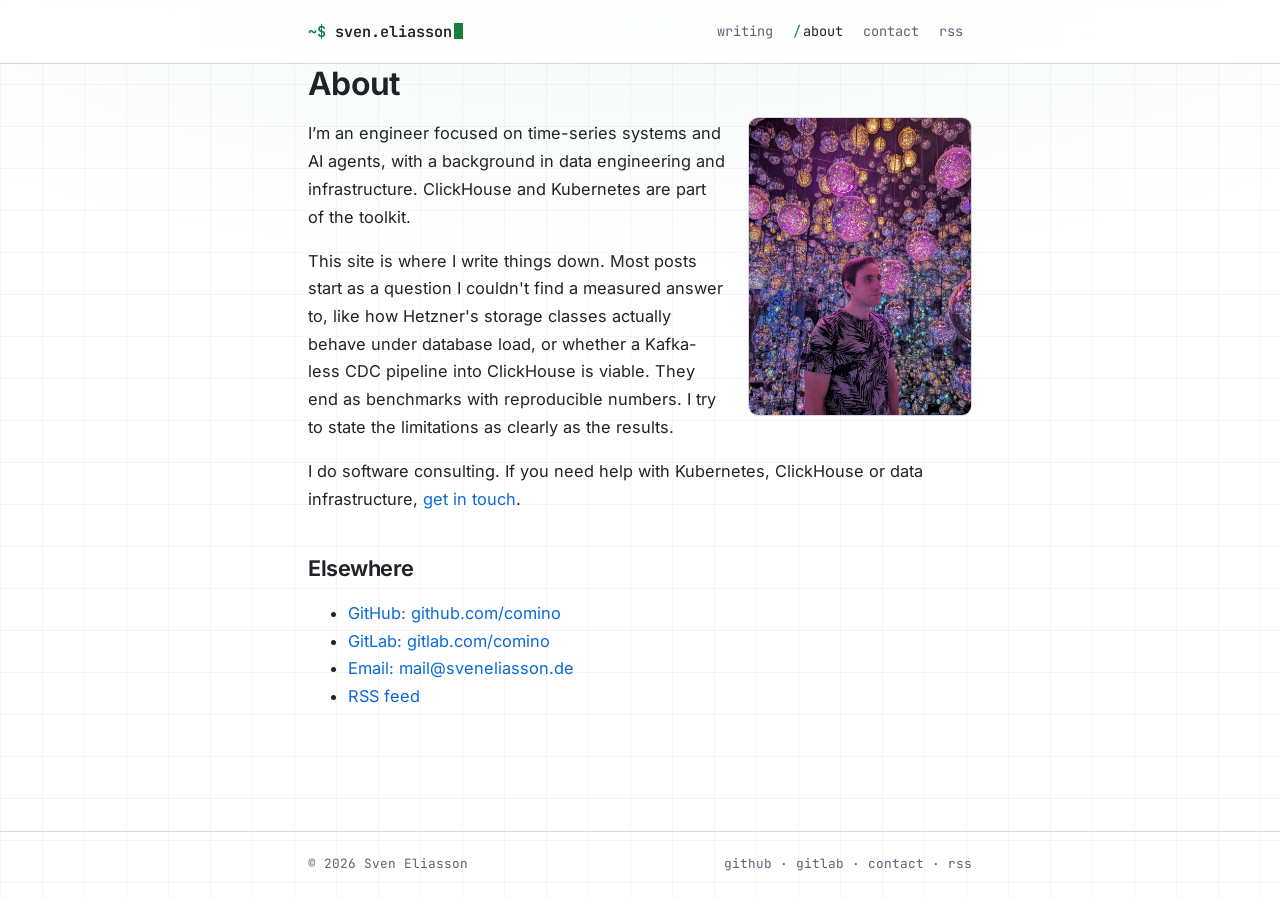
==== commit 43f67875: "deploy: comino/blog@e6a128d8a9950dc431708be72df9c5f513698d3e" ====
--- a/about/index.html
+++ b/about/index.html
@@ -1,9 +1,9 @@
-<!DOCTYPE html><html lang="en"> <head><meta charset="utf-8"><meta name="viewport" content="width=device-width, initial-scale=1"><title>About · Sven Eliasson</title><meta name="description" content="Infrastructure and data engineer. Kubernetes, ClickHouse, PostgreSQL, and the benchmarks to back it up."><link rel="canonical" href="https://sveneliasson.de/about/"><link rel="icon" type="image/svg+xml" href="/favicon.svg"><meta name="color-scheme" content="dark light"><meta property="og:title" content="About · Sven Eliasson"><meta property="og:site_name" content="Sven Eliasson"><meta property="og:description" content="Infrastructure and data engineer. Kubernetes, ClickHouse, PostgreSQL, and the benchmarks to back it up."><meta property="og:type" content="website"><meta property="og:url" content="https://sveneliasson.de/about/"><meta name="twitter:card" content="summary"><link rel="alternate" type="application/rss+xml" title="Sven Eliasson" href="/rss.xml"><link rel="sitemap" href="/sitemap-index.xml"><link rel="stylesheet" href="/_astro/_slug_.BN0oVJjn.css">
+<!DOCTYPE html><html lang="en"> <head><meta charset="utf-8"><meta name="viewport" content="width=device-width, initial-scale=1"><title>About · Sven Eliasson</title><meta name="description" content="Engineer focused on time-series systems and AI agents, with a background in data engineering and infrastructure."><link rel="canonical" href="https://sveneliasson.de/about/"><link rel="icon" type="image/svg+xml" href="/favicon.svg"><meta name="color-scheme" content="dark light"><meta property="og:title" content="About · Sven Eliasson"><meta property="og:site_name" content="Sven Eliasson"><meta property="og:description" content="Engineer focused on time-series systems and AI agents, with a background in data engineering and infrastructure."><meta property="og:type" content="website"><meta property="og:url" content="https://sveneliasson.de/about/"><meta name="twitter:card" content="summary"><link rel="alternate" type="application/rss+xml" title="Sven Eliasson" href="/rss.xml"><link rel="sitemap" href="/sitemap-index.xml"><link rel="stylesheet" href="/_astro/_slug_.BN0oVJjn.css">
 <style>.portrait[data-astro-cid-kh7btl4r]{float:right;width:min(14rem,45%);aspect-ratio:3 / 4;object-fit:cover;margin:.3rem 0 1rem 1.4rem}@media(max-width:34rem){.portrait[data-astro-cid-kh7btl4r]{float:none;width:100%;aspect-ratio:4 / 3;margin:0 0 1.2rem}}
 </style></head> <body> <header class="site"> <div class="wrap"> <a href="/" class="brand"><span class="prompt">~$</span> sven.eliasson<span class="cursor" aria-hidden="true"></span></a> <nav aria-label="Main"> <a href="/">writing</a><a href="/about/" aria-current="page">about</a><a href="/contact/">contact</a><a href="/rss.xml" data-secondary="true">rss</a> </nav> </div> </header> <main class="wrap">  <h1 data-astro-cid-kh7btl4r>About</h1> <img class="portrait" src="/images/sven.jpg" alt="Sven Eliasson, standing in a room full of mirrored light spheres" width="880" height="1168" data-astro-cid-kh7btl4r> <p data-astro-cid-kh7btl4r>
-I'm an engineer working on infrastructure and data systems: Kubernetes in
-    production, PostgreSQL and ClickHouse for sensor data at scale, and the
-    tooling that keeps it all observable and affordable.
+I’m an engineer focused on time-series systems and AI agents, with a
+    background in data engineering and infrastructure. ClickHouse and Kubernetes
+    are part of the toolkit.
 </p> <p data-astro-cid-kh7btl4r>
 This site is where I write things down. Most posts start as a question I
     couldn't find a measured answer to, like how Hetzner's storage classes
